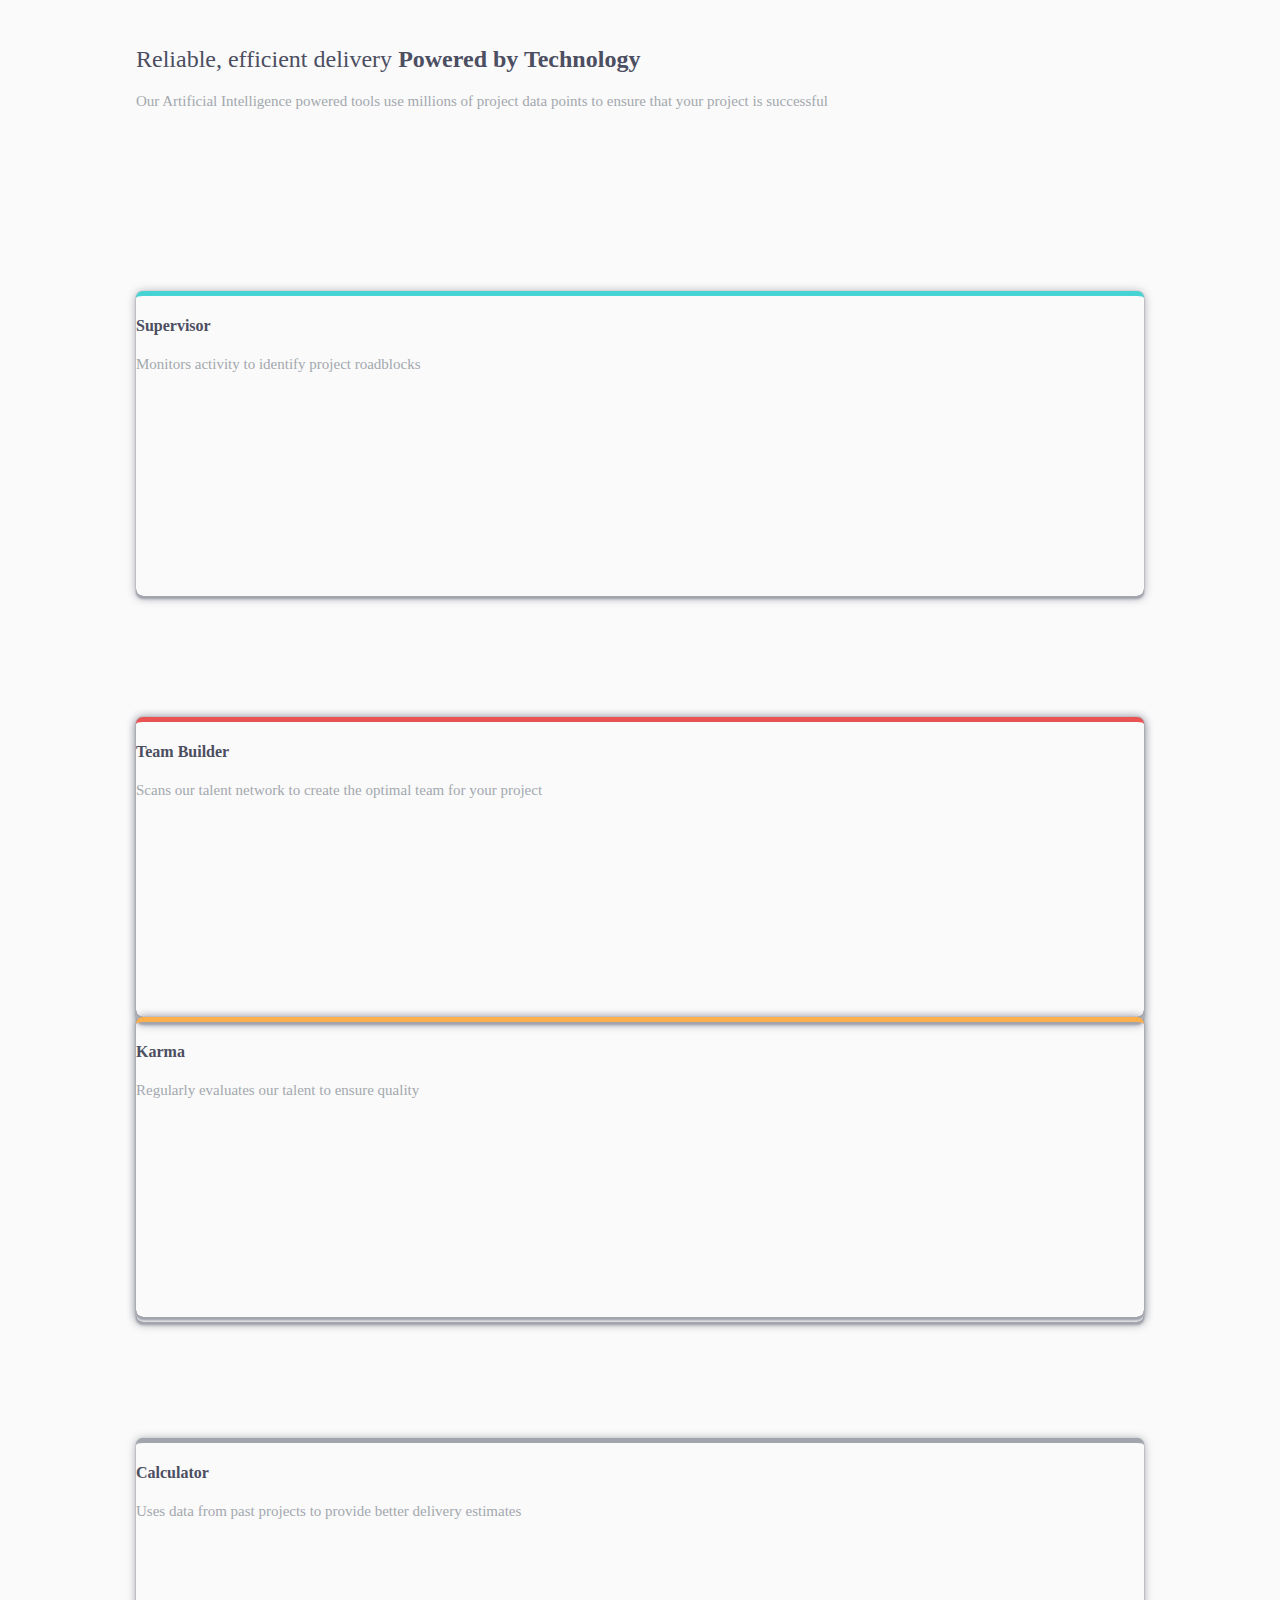
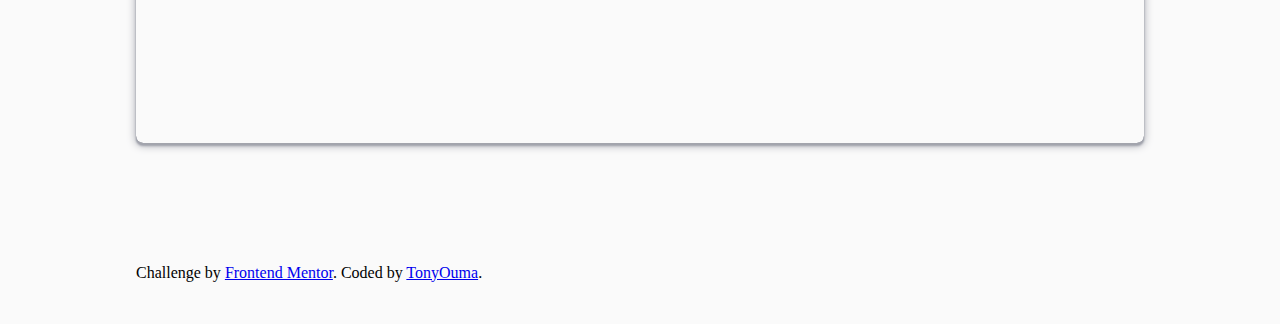
==== four-card-feature-section-master/index.html @ 98eab5fa "styling(card contents, headings)" ====
<!DOCTYPE html>
<html lang="en">

<head>
    <meta charset="UTF-8">
    <meta name="viewport" content="width=device-width, initial-scale=1.0">
    <!-- displays site properly based on user's device -->

    <link rel="icon" type="image/png" sizes="32x32" href="./assets/images/favicon-32x32.png">
    <link rel="stylesheet" href="./assets/css/vendors/foundation.min.css">
    <link rel="stylesheet" href="./assets/css/main.min.css">

    <title>Frontend Mentor | Four card feature section</title>

</head>

<body>

    <header>
        <div class="row expanded">
            <div class=" medium-5 float-center text-center">
                <h2>
                    Reliable, efficient delivery <span>Powered by Technology</span>
                </h2>
                <p>Our Artificial Intelligence powered tools use millions of project data points to ensure that your project is successful
                </p>


            </div>
        </div>


    </header>
    <main>
        <div class="row expanded">
            <div class="columns medium-4 small-12 mar-center">
                <div class="card cyan">
                    <div class="card-section">
                        <h4>Supervisor</h4>
                        <p>Monitors activity to identify project roadblocks</p>
                    </div>
                    <div class="img-pad">
                        <img src="./assets/images/icon-supervisor.svg" alt="" class="float-right">
                    </div>
                </div>
            </div>
            <div class="columns medium-4 small-12">
                <div class="card">
                    <div class="card red">
                        <div class="card-section">
                            <h4>Team Builder</h4>
                            <p>Scans our talent network to create the optimal team for your project</p>
                        </div>
                        <div class="img-pad">
                            <img src="./assets/images/icon-team-builder.svg" alt="" class="float-right">
                        </div>
                    </div>
                </div>
                <div class="card">
                    <div class="card orange">
                        <div class="card-section">
                            <h4>Karma</h4>
                            <p>Regularly evaluates our talent to ensure quality</p>
                        </div>
                        <div class="img-pad">
                            <img src="./assets/images/icon-karma.svg" alt="" class="float-right">
                        </div>
                    </div>
                </div>
            </div>
            <div class="columns medium-4 small-12 mar-center">

                <div class="card blue">
                    <div class="card-section">
                        <h4>Calculator</h4>
                        <p>Uses data from past projects to provide better delivery estimates</p>
                    </div>
                    <div class="img-pad">
                        <img src="./assets/images/icon-calculator.svg" alt="" class="float-right">
                    </div>
                </div>

            </div>
        </div>
    </main>


    <footer class="text-center">
        <p class="attribution">
            Challenge by <a href="https://www.frontendmentor.io?ref=challenge" target="_blank">Frontend Mentor</a>. Coded by <a href="#">TonyOuma</a>.
        </p>
    </footer>
</body>

</html>
---- four-card-feature-section-master/assets/css/main.min.css ----
.f-200{font-weight:200}.f-400{font-weight:400}.f-600{font-weight:600}header h2{color:#4c4e61;font-weight:200}header h2 span{font-weight:600}header p{color:#a3a8ae;font-size:15px}body{background:#fafafa;padding:2vh 10vw}main{padding-top:5vh;margin-bottom:10vh}main .card{height:300px;border-radius:7px;border:0;-webkit-box-shadow:0 2.8px 2.2px #a3a5ae,0 0.07px 0.4px #a3a5ae,0 1.5px 1px #a3a5ae,0 0.3px 0.9px #a3a5ae,0 1.8px 9.4px #a3a5ae,0 0px 0.2px #a3a5ae;box-shadow:0 2.8px 2.2px #a3a5ae,0 0.07px 0.4px #a3a5ae,0 1.5px 1px #a3a5ae,0 0.3px 0.9px #a3a5ae,0 1.8px 9.4px #a3a5ae,0 0px 0.2px #a3a5ae}main .card p{color:#a3a8ae;font-size:15px}main .card h4{color:#4c4e61;font-weight:600}.mar-center{margin:12% 0}.img-pad{padding-right:3vw;padding-bottom:3vw}.red{border-top:5px solid #ea5353 !important}.cyan{border-top:5px solid #45d3d3 !important}.orange{border-top:5px solid #fcaf4a !important}.blue{border-top:5px solid #a3a5ae !important}
/*# sourceMappingURL=main.min.css.map */
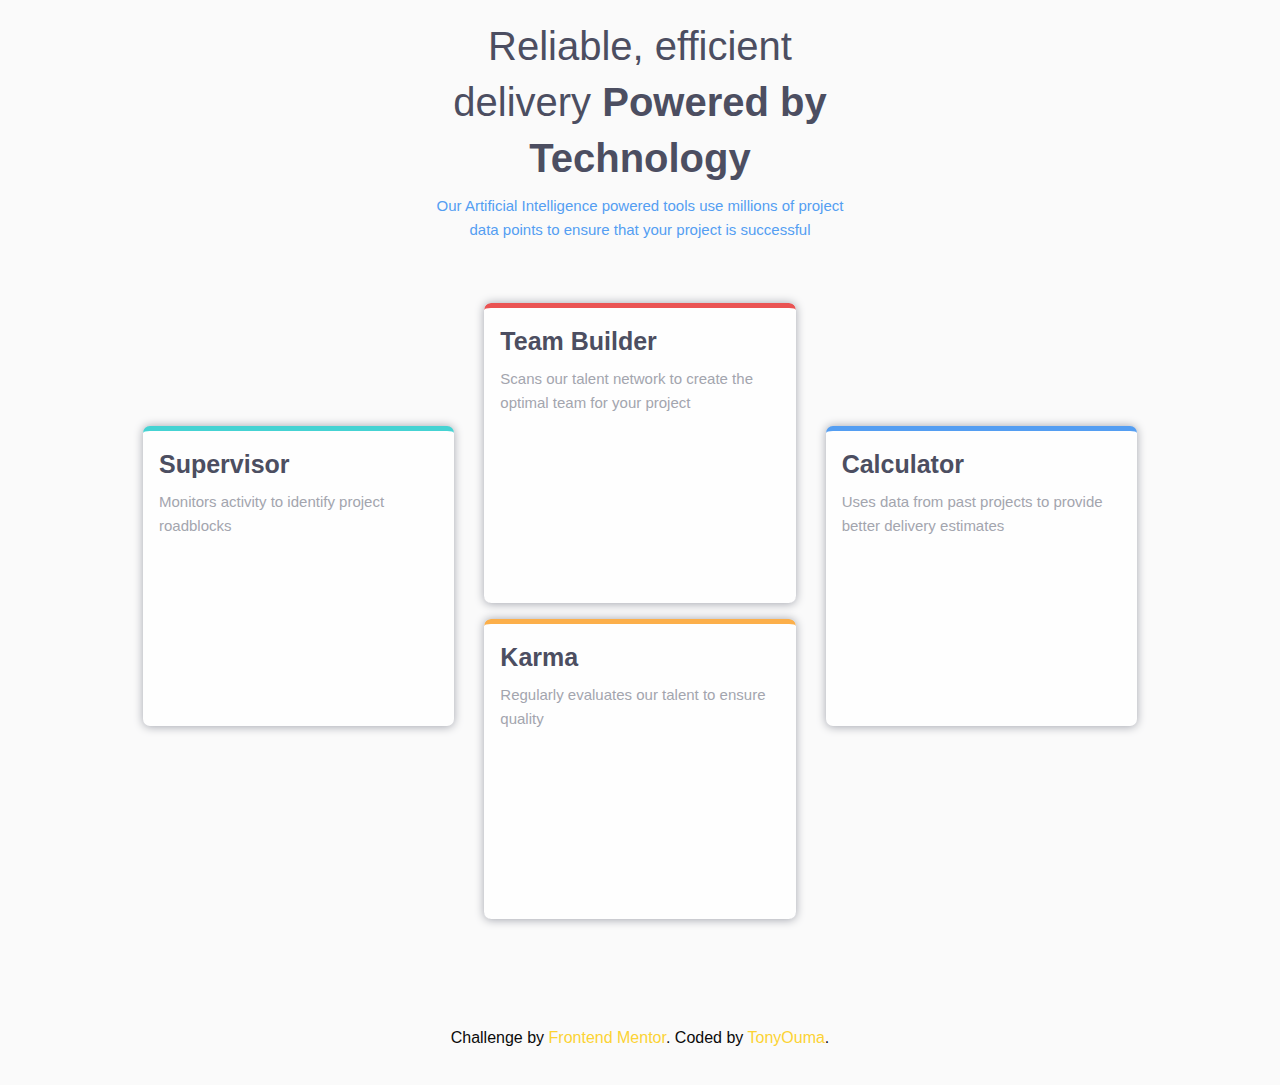
==== commit 6b5e0516: "css styling:" ====
--- a/four-card-feature-section-master/index.html
+++ b/four-card-feature-section-master/index.html
@@ -7,8 +7,8 @@
     <!-- displays site properly based on user's device -->
 
     <link rel="icon" type="image/png" sizes="32x32" href="./assets/images/favicon-32x32.png">
-    <link rel="stylesheet" href="./assets/css/vendors/foundation.min.css">
-    <link rel="stylesheet" href="./assets/css/main.min.css">
+    <link rel="stylesheet" href="../css/foundation.min.css">
+    <link rel="stylesheet" href="../css/main.min.css">
 
     <title>Frontend Mentor | Four card feature section</title>
 
@@ -18,7 +18,7 @@
 
     <header>
         <div class="row expanded">
-            <div class=" medium-5 float-center text-center">
+            <div class="large-5 medium-5 small-10 float-center text-center">
                 <h2>
                     Reliable, efficient delivery <span>Powered by Technology</span>
                 </h2>
--- a/css/main.min.css
+++ b/css/main.min.css
@@ -0,0 +1,2 @@
+.f-200{font-weight:200}.f-400{font-weight:400}.f-600{font-weight:600}header h2{color:#4c4e61;font-weight:200}header h2 span{font-weight:600}header p{color:#549ef2;font-size:15px}body{background:#fafafa;padding:2vh 10vw}main{padding-top:5vh;margin-bottom:10vh}main .card{height:300px;border-radius:7px;border:0;-webkit-box-shadow:0 0px 0px #fafafa,0 0px 0px #fafafa,0 0px 0px #fafafa,0 0px 0px #fafafa,0 0.8px 9.4px #a3a5ae,0 70px 0px #fafafa;box-shadow:0 0px 0px #fafafa,0 0px 0px #fafafa,0 0px 0px #fafafa,0 0px 0px #fafafa,0 0.8px 9.4px #a3a5ae,0 70px 0px #fafafa}main .card p{color:#a3a5ae;font-size:15px}main .card h4{color:#4c4e61;font-weight:600}.mar-center{margin:12% 0}.img-pad{padding-right:3vw;padding-bottom:3vw}.red{border-top:5px solid #ea5353 !important}.cyan{border-top:5px solid #45d3d3 !important}.orange{border-top:5px solid #fcaf4a !important}.blue{border-top:5px solid #549ef2 !important}
+/*# sourceMappingURL=main.min.css.map */